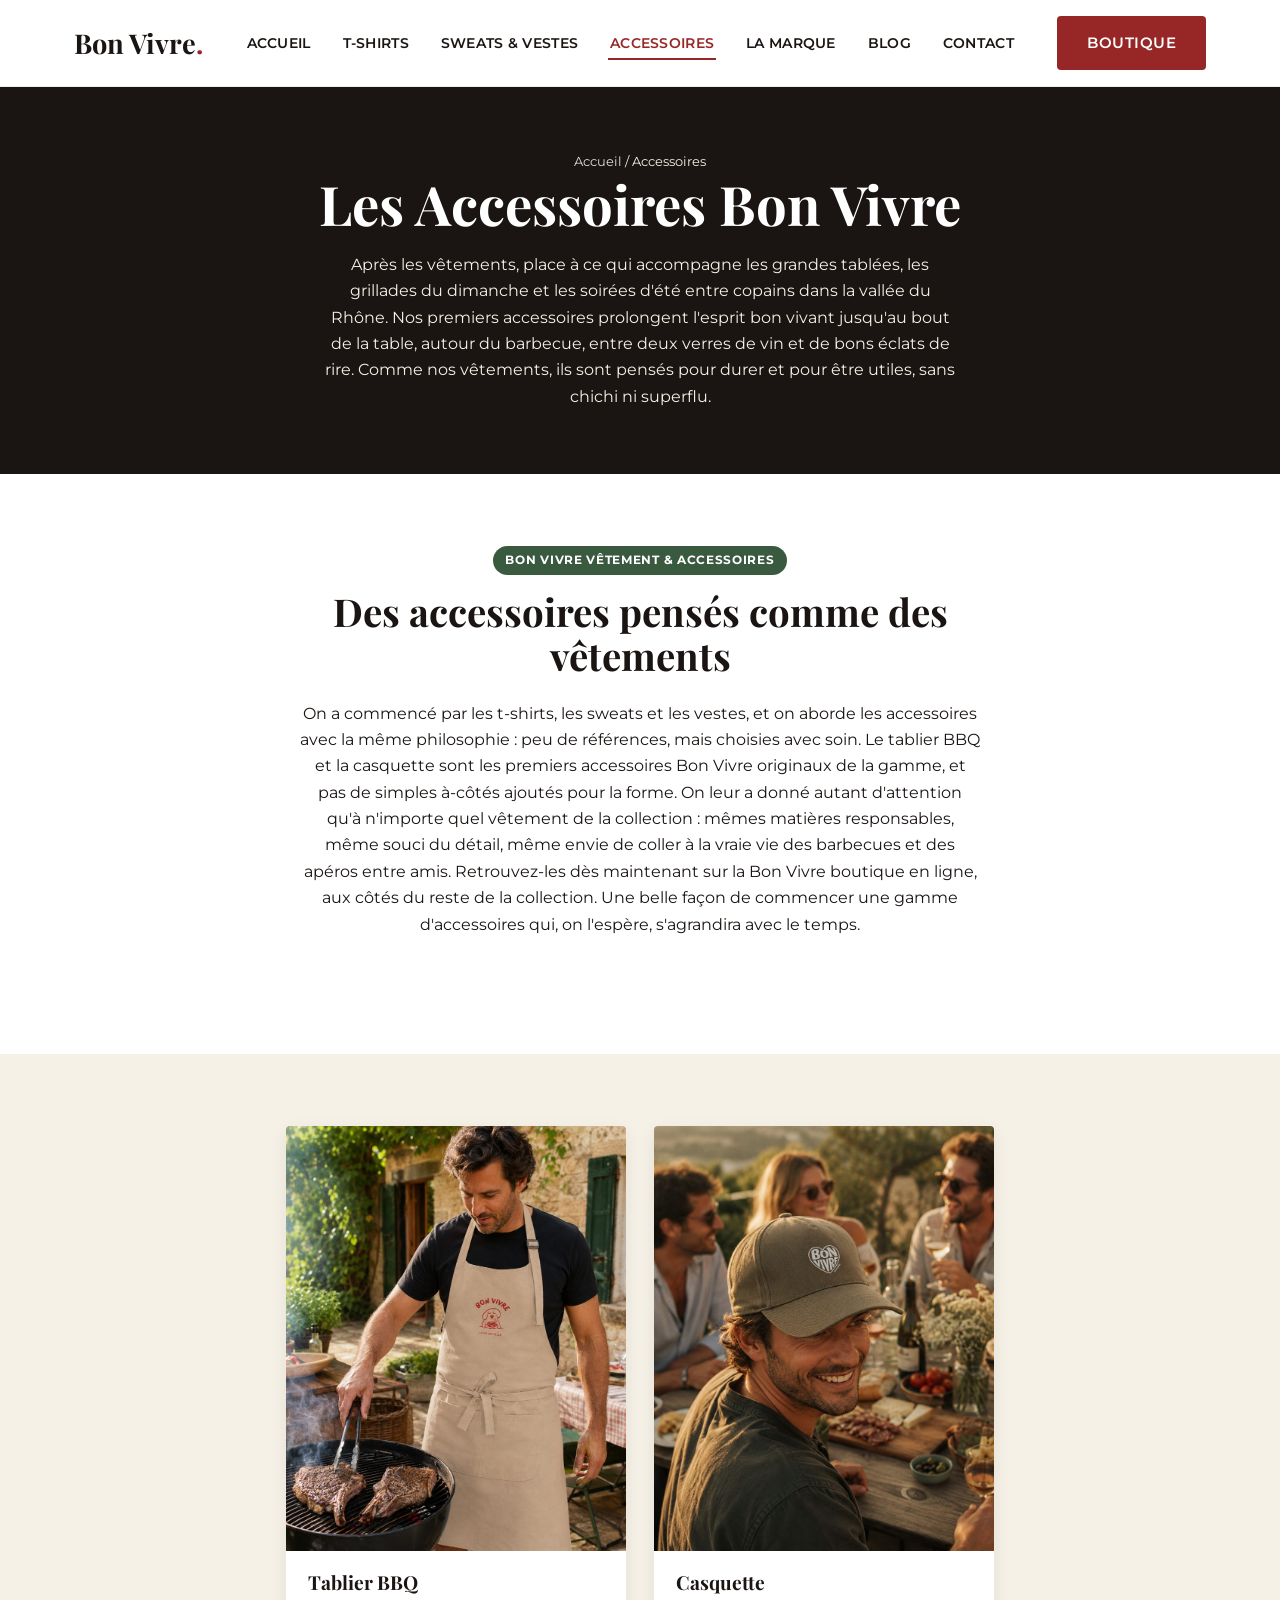
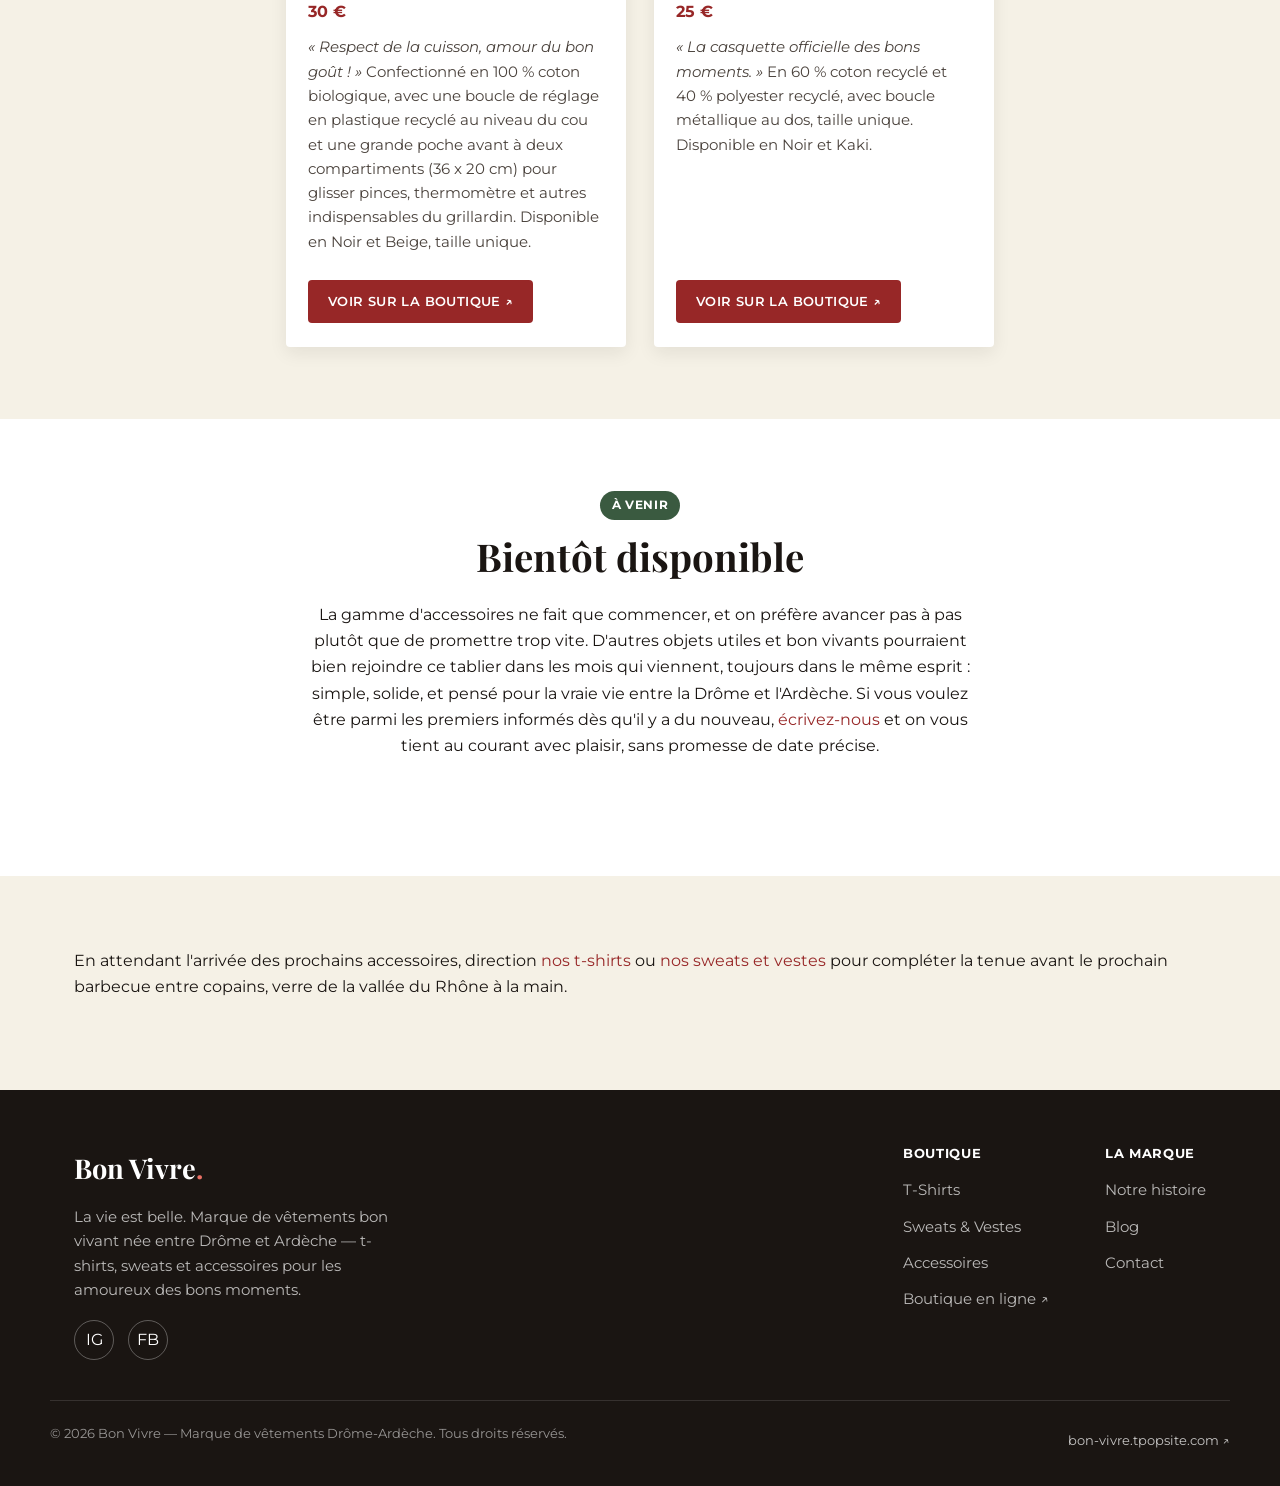
==== accessoires.html @ 7a6c0877 "Bascule toutes les URLs SEO vers le domaine personnalise bonvivre-original.fr" ====
<!DOCTYPE html>
<html lang="fr">
<head>
<meta charset="UTF-8">
<meta name="viewport" content="width=device-width, initial-scale=1.0">
<title>Accessoires Bon Vivre – Tablier BBQ & Casquette</title>
<meta name="description" content="Le tablier BBQ et la casquette Bon Vivre : coton bio et matières recyclées, pensés pour les grillades et apéros entre copains en Drôme-Ardèche.">
<meta name="robots" content="index, follow">
<link rel="canonical" href="https://bonvivre-original.fr/accessoires.html">
<meta property="og:type" content="website">
<meta property="og:site_name" content="Bon Vivre">
<meta property="og:title" content="Accessoires Bon Vivre – Tablier BBQ & Casquette">
<meta property="og:description" content="Le tablier BBQ et la casquette Bon Vivre : coton bio et matières recyclées, pensés pour les grillades et apéros entre copains en Drôme-Ardèche.">
<meta property="og:url" content="https://bonvivre-original.fr/accessoires.html">
<meta property="og:locale" content="fr_FR">
<meta name="twitter:card" content="summary">
<meta name="twitter:title" content="Accessoires Bon Vivre – Tablier BBQ & Casquette">
<meta name="twitter:description" content="Le tablier BBQ et la casquette Bon Vivre : coton bio et matières recyclées, pensés pour les grillades et apéros entre copains en Drôme-Ardèche.">
<link rel="icon" type="image/svg+xml" href="images/favicon.svg">
<link rel="preconnect" href="https://fonts.googleapis.com">
<link rel="preconnect" href="https://fonts.gstatic.com" crossorigin>
<link href="https://fonts.googleapis.com/css2?family=Playfair+Display:wght@400;700;900&family=Montserrat:wght@400;500;600;700&family=Anton&display=swap" rel="stylesheet">
<link rel="stylesheet" href="css/styles.css">
<meta name="theme-color" content="#972727">
<script type="application/ld+json">
{
  "@context": "https://schema.org",
  "@type": "Organization",
  "name": "Bon Vivre",
  "url": "https://bonvivre-original.fr/",
  "logo": "https://bonvivre-original.fr/images/favicon.svg",
  "description": "Bon Vivre est une marque locale de vêtements née entre la Drôme et l'Ardèche, pensée pour les amoureux des bons moments.",
  "sameAs": [
    "https://www.instagram.com/bonvivre.original/",
    "https://www.facebook.com/bonvivre.original/",
    "https://bon-vivre.tpopsite.com/"
  ]
}
</script>
<script type="application/ld+json">
{
  "@context": "https://schema.org",
  "@type": "BreadcrumbList",
  "itemListElement": [
    {"@type": "ListItem", "position": 1, "name": "Accueil", "item": "https://bonvivre-original.fr/index.html"},
    {"@type": "ListItem", "position": 2, "name": "Accessoires", "item": "https://bonvivre-original.fr/accessoires.html"}
  ]
}
</script>
<script type="application/ld+json">
{
  "@context": "https://schema.org",
  "@type": "ItemList",
  "name": "Accessoires Bon Vivre",
  "itemListElement": [
    {"@type": "ListItem", "position": 1, "name": "Tablier BBQ", "url": "https://bon-vivre.tpopsite.com/product/tablier-bbq"},
    {"@type": "ListItem", "position": 2, "name": "Casquette", "url": "https://bon-vivre.tpopsite.com/product/casquette"}
  ]
}
</script>
</head>
<body>
<a href="#main" class="skip-link">Aller au contenu</a>
<header class="site-header">
  <div class="container header-inner">
    <a href="index.html" class="logo" aria-label="Bon Vivre – Retour à l'accueil">Bon Vivre<span class="logo-dot">.</span></a>
    <nav class="main-nav" aria-label="Navigation principale">
      <button class="nav-toggle" type="button" aria-expanded="false" aria-controls="primary-menu" aria-label="Ouvrir le menu">
        <span></span><span></span><span></span>
      </button>
      <ul id="primary-menu" class="nav-menu">
        <li><a href="index.html">Accueil</a></li>
        <li><a href="tshirts.html">T-Shirts</a></li>
        <li><a href="sweats-polaires.html">Sweats &amp; Vestes</a></li>
        <li><a href="accessoires.html" class="active">Accessoires</a></li>
        <li><a href="la-marque.html">La Marque</a></li>
        <li><a href="blog.html">Blog</a></li>
        <li><a href="contact.html">Contact</a></li>
      </ul>
    </nav>
    <div class="header-actions">
      <a href="https://bon-vivre.tpopsite.com/" class="btn btn-shop" target="_blank" rel="noopener">Boutique</a>
    </div>
  </div>
</header>

<main id="main">
<section class="page-hero">
<div class="container">
<p class="breadcrumbs"><a href="index.html">Accueil</a> / Accessoires</p>
<h1>Les Accessoires Bon Vivre</h1>
<p>Après les vêtements, place à ce qui accompagne les grandes tablées, les grillades du dimanche et les soirées d'été entre copains dans la vallée du Rhône. Nos premiers accessoires prolongent l'esprit bon vivant jusqu'au bout de la table, autour du barbecue, entre deux verres de vin et de bons éclats de rire. Comme nos vêtements, ils sont pensés pour durer et pour être utiles, sans chichi ni superflu.</p>
</div>
</section>

<section>
<div class="container">
<div class="section-header">
<span class="tag">Bon Vivre vêtement &amp; accessoires</span>
<h2>Des accessoires pensés comme des vêtements</h2>
<p>On a commencé par les t-shirts, les sweats et les vestes, et on aborde les accessoires avec la même philosophie : peu de références, mais choisies avec soin. Le tablier BBQ et la casquette sont les premiers accessoires Bon Vivre originaux de la gamme, et pas de simples à-côtés ajoutés pour la forme. On leur a donné autant d'attention qu'à n'importe quel vêtement de la collection : mêmes matières responsables, même souci du détail, même envie de coller à la vraie vie des barbecues et des apéros entre amis. Retrouvez-les dès maintenant sur la Bon Vivre boutique en ligne, aux côtés du reste de la collection. Une belle façon de commencer une gamme d'accessoires qui, on l'espère, s'agrandira avec le temps.</p>
</div>
</div>
</section>

<section class="section-cream">
<div class="container">
<div class="card-grid card-grid--two">
<div class="product-card">
<div class="card-media"><img src="images/products/tablier-bbq-1.jpg" alt="Tablier BBQ Bon Vivre porté par un homme devant un barbecue, coloris beige" loading="lazy" width="900" height="1125"></div>
<div class="card-body">
<h3>Tablier BBQ</h3>
<p class="price">30 €</p>
<p class="desc"><em>« Respect de la cuisson, amour du bon goût ! »</em> Confectionné en 100&nbsp;% coton biologique, avec une boucle de réglage en plastique recyclé au niveau du cou et une grande poche avant à deux compartiments (36 x 20 cm) pour glisser pinces, thermomètre et autres indispensables du grillardin. Disponible en Noir et Beige, taille unique.</p>
<div class="card-cta"><a class="btn btn-small btn-primary" href="https://bon-vivre.tpopsite.com/product/tablier-bbq" target="_blank" rel="noopener">Voir sur la boutique ↗</a></div>
</div>
</div>
<div class="product-card">
<div class="card-media">
<img class="img-main" src="images/products/casquette-1.jpg" alt="Casquette Bon Vivre coloris kaki, logo cœur brodé, portée à l'apéro entre amis" loading="lazy" width="900" height="1125">
<img class="img-alt" src="images/products/casquette-2.jpg" alt="Casquette Bon Vivre coloris noir, logo cœur brodé, portée dans les vignes" loading="lazy" width="900" height="1125">
</div>
<div class="card-body">
<h3>Casquette</h3>
<p class="price">25 €</p>
<p class="desc"><em>« La casquette officielle des bons moments. »</em> En 60&nbsp;% coton recyclé et 40&nbsp;% polyester recyclé, avec boucle métallique au dos, taille unique. Disponible en Noir et Kaki.</p>
<div class="card-cta"><a class="btn btn-small btn-primary" href="https://bon-vivre.tpopsite.com/product/casquette" target="_blank" rel="noopener">Voir sur la boutique ↗</a></div>
</div>
</div>
</div>
</div>
</section>

<section>
<div class="container">
<div class="section-header">
<span class="tag">À venir</span>
<h2>Bientôt disponible</h2>
<p>La gamme d'accessoires ne fait que commencer, et on préfère avancer pas à pas plutôt que de promettre trop vite. D'autres objets utiles et bon vivants pourraient bien rejoindre ce tablier dans les mois qui viennent, toujours dans le même esprit : simple, solide, et pensé pour la vraie vie entre la Drôme et l'Ardèche. Si vous voulez être parmi les premiers informés dès qu'il y a du nouveau, <a href="contact.html">écrivez-nous</a> et on vous tient au courant avec plaisir, sans promesse de date précise.</p>
</div>
</div>
</section>

<section class="section-cream">
<div class="container">
<p>En attendant l'arrivée des prochains accessoires, direction <a href="tshirts.html">nos t-shirts</a> ou <a href="sweats-polaires.html">nos sweats et vestes</a> pour compléter la tenue avant le prochain barbecue entre copains, verre de la vallée du Rhône à la main.</p>
</div>
</section>
</main>

<footer class="site-footer">
  <div class="container footer-inner">
    <div class="footer-brand">
      <a href="index.html" class="logo" aria-label="Bon Vivre – Retour à l'accueil">Bon Vivre<span class="logo-dot">.</span></a>
      <p>La vie est belle. Marque de vêtements bon vivant née entre Drôme et Ardèche — t-shirts, sweats et accessoires pour les amoureux des bons moments.</p>
      <div class="social-links">
        <a href="https://www.instagram.com/bonvivre.original/" target="_blank" rel="noopener" aria-label="Bon Vivre sur Instagram"><span aria-hidden="true">IG</span></a>
        <a href="https://www.facebook.com/bonvivre.original/" target="_blank" rel="noopener" aria-label="Bon Vivre sur Facebook"><span aria-hidden="true">FB</span></a>
      </div>
    </div>
    <div class="footer-nav-cols">
      <div class="footer-col">
        <h4>Boutique</h4>
        <ul>
          <li><a href="tshirts.html">T-Shirts</a></li>
          <li><a href="sweats-polaires.html">Sweats &amp; Vestes</a></li>
          <li><a href="accessoires.html">Accessoires</a></li>
          <li><a href="https://bon-vivre.tpopsite.com/" target="_blank" rel="noopener">Boutique en ligne ↗</a></li>
        </ul>
      </div>
      <div class="footer-col">
        <h4>La marque</h4>
        <ul>
          <li><a href="la-marque.html">Notre histoire</a></li>
          <li><a href="blog.html">Blog</a></li>
          <li><a href="contact.html">Contact</a></li>
        </ul>
      </div>
    </div>
  </div>
  <div class="container footer-bottom">
    <p>© 2026 Bon Vivre — Marque de vêtements Drôme-Ardèche. Tous droits réservés.</p>
    <a href="https://bon-vivre.tpopsite.com/" target="_blank" rel="noopener">bon-vivre.tpopsite.com ↗</a>
  </div>
</footer>
<script src="js/script.js?v=2"></script>
</body>
</html>
---- css/styles.css ----
/* ==========================================================================
   Bon Vivre — Design System
   Couleurs : #972727 (rouge, principal) · #ffffff (blanc) · #1a1512 (noir)
              #f5f1e6 (orange clair, fond) · #3a5a40 (vert grisé, accent)
   Polices  : Playfair Display (titres) · Montserrat (texte) · Anton (impact)
   ========================================================================== */

:root {
  --color-red: #972727;
  --color-red-dark: #4b0000;
  --color-red-soft: #e96f64;
  --color-white: #ffffff;
  --color-black: #1a1512;
  --color-cream: #f5f1e6;
  --color-green: #3a5a40;

  --font-display: "Playfair Display", Georgia, "Times New Roman", serif;
  --font-body: "Montserrat", "Helvetica Neue", Arial, sans-serif;
  --font-impact: "Anton", Impact, "Arial Narrow", sans-serif;

  --container-width: 1180px;
  --radius: 4px;
  --shadow-card: 0 6px 18px rgba(26, 21, 18, 0.08);
  --transition: 0.2s ease;
}

/* -------------------------------------------------------------------------
   Reset
   ------------------------------------------------------------------------- */
*, *::before, *::after { box-sizing: border-box; }

html { scroll-behavior: smooth; }

body {
  margin: 0;
  font-family: var(--font-body);
  font-size: 16px;
  line-height: 1.65;
  color: var(--color-black);
  background: var(--color-white);
  -webkit-font-smoothing: antialiased;
}

img { max-width: 100%; display: block; }

a {
  color: var(--color-red);
  text-decoration: none;
}
a:hover { color: var(--color-red-dark); }

ul { margin: 0; padding: 0; }
li { list-style: none; }

h1, h2, h3, h4 {
  font-family: var(--font-display);
  font-weight: 700;
  line-height: 1.15;
  margin: 0 0 0.6em;
  color: var(--color-black);
}

h1 { font-size: clamp(2.2rem, 5vw, 3.4rem); }
h2 { font-size: clamp(1.7rem, 3.4vw, 2.4rem); }
h3 { font-size: 1.3rem; }

p { margin: 0 0 1.1em; }

.container {
  width: 100%;
  max-width: var(--container-width);
  margin: 0 auto;
  padding: 0 24px;
}

.visually-hidden {
  position: absolute;
  left: -9999px;
  top: auto;
}

.skip-link {
  position: absolute;
  left: -9999px;
  top: 0;
  background: var(--color-black);
  color: var(--color-white);
  padding: 10px 18px;
  z-index: 200;
}
.skip-link:focus {
  left: 12px;
  top: 12px;
}

/* -------------------------------------------------------------------------
   Buttons & tags
   ------------------------------------------------------------------------- */
.btn {
  display: inline-block;
  font-family: var(--font-body);
  font-weight: 600;
  font-size: 0.92rem;
  letter-spacing: 0.03em;
  text-transform: uppercase;
  padding: 13px 28px;
  border-radius: var(--radius);
  border: 2px solid transparent;
  cursor: pointer;
  transition: background var(--transition), color var(--transition), border-color var(--transition), transform var(--transition);
}

.btn-shop,
.btn-primary {
  background: var(--color-red);
  color: var(--color-white);
}
.btn-shop:hover,
.btn-primary:hover {
  background: var(--color-red-dark);
  color: var(--color-white);
}

.btn-outline {
  background: transparent;
  border-color: var(--color-black);
  color: var(--color-black);
}
.btn-outline:hover {
  background: var(--color-black);
  color: var(--color-white);
}

.btn-outline-light {
  background: transparent;
  border-color: var(--color-white);
  color: var(--color-white);
}
.btn-outline-light:hover {
  background: var(--color-white);
  color: var(--color-red);
}

.btn-small { padding: 9px 18px; font-size: 0.8rem; }

.tag {
  display: inline-block;
  font-family: var(--font-body);
  font-size: 0.72rem;
  font-weight: 700;
  letter-spacing: 0.06em;
  text-transform: uppercase;
  color: var(--color-white);
  background: var(--color-green);
  padding: 5px 12px;
  border-radius: 999px;
}

/* -------------------------------------------------------------------------
   Header
   ------------------------------------------------------------------------- */
.site-header {
  background: var(--color-white);
  border-bottom: 1px solid rgba(26, 21, 18, 0.08);
  position: sticky;
  top: 0;
  z-index: 100;
}

.header-inner {
  display: flex;
  align-items: center;
  justify-content: space-between;
  gap: 20px;
  padding-top: 16px;
  padding-bottom: 16px;
}

.logo {
  font-family: var(--font-display);
  font-size: 1.7rem;
  font-weight: 700;
  color: var(--color-black);
  white-space: nowrap;
}
.logo:hover { color: var(--color-red); }
.logo .logo-dot { color: var(--color-red); }

.main-nav { display: flex; align-items: center; }

.nav-menu {
  display: flex;
  gap: 28px;
  align-items: center;
}

.nav-menu a {
  font-family: var(--font-body);
  font-size: 0.88rem;
  font-weight: 600;
  letter-spacing: 0.02em;
  text-transform: uppercase;
  color: var(--color-black);
  padding: 6px 2px;
  border-bottom: 2px solid transparent;
}
.nav-menu a:hover,
.nav-menu a.active {
  color: var(--color-red);
  border-bottom-color: var(--color-red);
}

.nav-toggle {
  display: none;
  flex-direction: column;
  justify-content: center;
  gap: 5px;
  width: 40px;
  height: 40px;
  background: transparent;
  border: none;
  cursor: pointer;
  padding: 0;
}
.nav-toggle span {
  display: block;
  height: 2px;
  width: 26px;
  background: var(--color-black);
  transition: transform var(--transition), opacity var(--transition);
}
.nav-toggle[aria-expanded="true"] span:nth-child(1) { transform: translateY(7px) rotate(45deg); }
.nav-toggle[aria-expanded="true"] span:nth-child(2) { opacity: 0; }
.nav-toggle[aria-expanded="true"] span:nth-child(3) { transform: translateY(-7px) rotate(-45deg); }

.header-actions { display: flex; align-items: center; gap: 14px; }

/* -------------------------------------------------------------------------
   Hero
   ------------------------------------------------------------------------- */
.hero {
  background: var(--color-red);
  color: var(--color-white);
  padding: 90px 0 100px;
  text-align: center;
}
.hero h1 { color: var(--color-white); }
.hero .hero-kicker {
  font-family: var(--font-impact);
  letter-spacing: 0.08em;
  font-size: 0.95rem;
  text-transform: uppercase;
  color: var(--color-white);
  opacity: 0.85;
  margin-bottom: 14px;
}
.hero .hero-tagline {
  font-family: var(--font-impact);
  font-size: clamp(1.4rem, 3.6vw, 2.1rem);
  letter-spacing: 0.02em;
  text-transform: uppercase;
  margin: 10px 0 26px;
}
.hero p.lead {
  max-width: 620px;
  margin: 0 auto 32px;
  font-size: 1.08rem;
  opacity: 0.95;
}
.hero .hero-actions { display: flex; gap: 16px; justify-content: center; flex-wrap: wrap; }

.page-hero {
  background: var(--color-black);
  color: var(--color-white);
  padding: 64px 0;
  text-align: center;
}
.page-hero h1 { color: var(--color-white); margin-bottom: 0.3em; }
.page-hero p { color: var(--color-cream); max-width: 640px; margin: 0 auto; }
.breadcrumbs {
  font-size: 0.82rem;
  color: rgba(255,255,255,0.7);
  margin-bottom: 14px;
}
.breadcrumbs a { color: rgba(255,255,255,0.85); }
.breadcrumbs a:hover { color: var(--color-white); }

/* -------------------------------------------------------------------------
   Sections
   ------------------------------------------------------------------------- */
section { padding: 72px 0; }
.section-cream { background: var(--color-cream); }
.section-header { text-align: center; max-width: 680px; margin: 0 auto 44px; }
.section-header .tag { margin-bottom: 14px; }

/* -------------------------------------------------------------------------
   Product / content cards
   ------------------------------------------------------------------------- */
.card-grid {
  display: grid;
  grid-template-columns: repeat(3, 1fr);
  gap: 28px;
}

.product-card {
  background: var(--color-white);
  border-radius: var(--radius);
  box-shadow: var(--shadow-card);
  overflow: hidden;
  display: flex;
  flex-direction: column;
  transition: transform var(--transition), box-shadow var(--transition);
}
.product-card:hover { transform: translateY(-4px); box-shadow: 0 12px 26px rgba(26,21,18,0.14); }

.product-card .card-media {
  aspect-ratio: 4 / 5;
  background: linear-gradient(145deg, var(--color-cream), #ecdfc4);
  display: flex;
  align-items: center;
  justify-content: center;
  position: relative;
  overflow: hidden;
}
.product-card .card-media .card-initial {
  font-family: var(--font-display);
  font-size: 3.4rem;
  color: var(--color-red);
  opacity: 0.55;
}
.product-card .card-media img {
  position: absolute;
  inset: 0;
  width: 100%;
  height: 100%;
  object-fit: cover;
  object-position: top center;
}
.product-card .card-media img.img-alt {
  opacity: 0;
  transition: opacity 0.35s ease;
}
.product-card:hover .card-media img.img-alt { opacity: 1; }

/* Variantes de grille pour les collections à 1 ou 2 produits (responsive) */
.card-grid.card-grid--two {
  grid-template-columns: repeat(2, minmax(0, 340px));
  justify-content: center;
}
.card-grid.card-grid--one {
  grid-template-columns: minmax(0, 360px);
  justify-content: center;
}
.product-card .card-body { padding: 20px 22px 24px; flex: 1; display: flex; flex-direction: column; }
.product-card h3 { margin-bottom: 6px; font-size: 1.2rem; }
.product-card .price { font-family: var(--font-body); font-weight: 700; color: var(--color-red); margin-bottom: 10px; }
.product-card p.desc { flex: 1; font-size: 0.92rem; color: #4a423c; }
.product-card .card-cta { margin-top: 10px; }

.link-card {
  display: block;
  background: var(--color-white);
  border: 1px solid rgba(26,21,18,0.1);
  border-radius: var(--radius);
  padding: 26px;
  transition: border-color var(--transition), transform var(--transition);
}
.link-card:hover { border-color: var(--color-red); transform: translateY(-2px); }

/* -------------------------------------------------------------------------
   Feature list (valeurs, à propos)
   ------------------------------------------------------------------------- */
.feature-grid {
  display: grid;
  grid-template-columns: repeat(3, 1fr);
  gap: 32px;
}
.feature-item h3 { display: flex; align-items: center; gap: 10px; }
.feature-item .feature-icon {
  display: inline-flex;
  align-items: center;
  justify-content: center;
  width: 42px;
  height: 42px;
  border-radius: 50%;
  background: var(--color-cream);
  color: var(--color-red);
  font-family: var(--font-display);
  font-weight: 700;
  flex-shrink: 0;
}

.two-col {
  display: grid;
  grid-template-columns: 1fr 1fr;
  gap: 56px;
  align-items: center;
}
.two-col .media-block {
  background: linear-gradient(145deg, var(--color-red), var(--color-red-dark));
  border-radius: var(--radius);
  aspect-ratio: 4/3;
  display: flex;
  align-items: center;
  justify-content: center;
  color: var(--color-white);
  font-family: var(--font-display);
  font-size: 1.6rem;
  text-align: center;
  padding: 24px;
}

blockquote.pull-quote {
  font-family: var(--font-display);
  font-size: 1.5rem;
  color: var(--color-red);
  border-left: 4px solid var(--color-red);
  margin: 32px 0;
  padding: 4px 0 4px 24px;
}

/* -------------------------------------------------------------------------
   Blog
   ------------------------------------------------------------------------- */
.blog-grid {
  display: grid;
  grid-template-columns: repeat(2, 1fr);
  gap: 32px;
}
.blog-card {
  background: var(--color-white);
  border-radius: var(--radius);
  box-shadow: var(--shadow-card);
  overflow: hidden;
}
.blog-card .card-media {
  height: 220px;
  background: linear-gradient(145deg, var(--color-green), #24392a);
  display: flex;
  align-items: center;
  justify-content: center;
  color: var(--color-white);
  font-family: var(--font-display);
  font-size: 1.3rem;
  text-align: center;
  padding: 20px;
}
.blog-card .card-body { padding: 26px; }
.blog-card .meta { font-size: 0.78rem; text-transform: uppercase; letter-spacing: 0.04em; color: var(--color-green); font-weight: 700; margin-bottom: 8px; }

article.post {
  max-width: 720px;
  margin: 0 auto;
}
article.post h2 { margin-top: 1.6em; }
article.post .post-meta {
  font-size: 0.85rem;
  color: #6b6259;
  margin-bottom: 2em;
}
article.post figure.inline-media {
  background: linear-gradient(145deg, var(--color-cream), #ecdfc4);
  border-radius: var(--radius);
  aspect-ratio: 16/8;
  display: flex;
  align-items: center;
  justify-content: center;
  font-family: var(--font-display);
  color: var(--color-red);
  margin: 2em 0;
  text-align: center;
  padding: 20px;
  overflow: hidden;
}
article.post figure.inline-media:has(img) {
  display: block;
  aspect-ratio: auto;
  padding: 0;
  background: none;
  overflow: visible;
}
article.post figure.inline-media img {
  width: 100%;
  aspect-ratio: 16 / 8;
  object-fit: cover;
  display: block;
  border-radius: var(--radius);
}
article.post figure.inline-media figcaption {
  font-family: var(--font-body);
  font-size: 0.78rem;
  color: #8a8178;
  text-align: right;
  margin-top: 8px;
  padding: 0 2px;
}

/* -------------------------------------------------------------------------
   Forms (contact)
   ------------------------------------------------------------------------- */
.form-grid {
  display: grid;
  grid-template-columns: repeat(2, 1fr);
  gap: 18px;
}
.form-grid .full { grid-column: 1 / -1; }

label {
  display: block;
  font-size: 0.82rem;
  font-weight: 600;
  text-transform: uppercase;
  letter-spacing: 0.03em;
  margin-bottom: 6px;
}

input[type="text"],
input[type="email"],
textarea,
select {
  width: 100%;
  font-family: var(--font-body);
  font-size: 1rem;
  padding: 12px 14px;
  border: 1px solid rgba(26,21,18,0.2);
  border-radius: var(--radius);
  background: var(--color-white);
  color: var(--color-black);
}
input:focus, textarea:focus, select:focus {
  outline: none;
  border-color: var(--color-red);
}

.form-note { font-size: 0.85rem; color: #6b6259; margin-top: 14px; }

.form-success {
  font-family: var(--font-display);
  font-size: 1.2rem;
  color: var(--color-green);
  padding: 24px 0;
}

.contact-info-grid {
  display: grid;
  grid-template-columns: 1fr 1fr;
  gap: 48px;
}

/* -------------------------------------------------------------------------
   CTA band
   ------------------------------------------------------------------------- */
.cta-band {
  background: var(--color-black);
  color: var(--color-white);
  text-align: center;
}
.cta-band h2 { color: var(--color-white); }
.cta-band p { color: rgba(255,255,255,0.8); max-width: 560px; margin: 0 auto 26px; }

/* -------------------------------------------------------------------------
   Footer
   ------------------------------------------------------------------------- */
.site-footer {
  background: var(--color-black);
  color: rgba(255,255,255,0.82);
  padding-top: 56px;
}
.footer-inner {
  display: flex;
  justify-content: space-between;
  gap: 48px;
  flex-wrap: wrap;
  padding-bottom: 40px;
  border-bottom: 1px solid rgba(255,255,255,0.12);
}
.footer-brand { max-width: 320px; text-align: left; }
.footer-brand .logo { color: var(--color-white); }
.footer-brand .logo .logo-dot { color: var(--color-red-soft); }
.footer-brand p { color: rgba(255,255,255,0.7); font-size: 0.92rem; margin: 14px 0 18px; }

.social-links {
  display: flex;
  gap: 14px;
  justify-content: flex-start;
}
.social-links a {
  display: inline-flex;
  align-items: center;
  justify-content: center;
  width: 40px;
  height: 40px;
  border-radius: 50%;
  border: 1px solid rgba(255,255,255,0.3);
  color: var(--color-white);
}
.social-links a:hover { background: var(--color-red); border-color: var(--color-red); color: var(--color-white); }
.social-links svg { width: 18px; height: 18px; fill: currentColor; }

.footer-nav-cols { display: flex; gap: 56px; flex-wrap: wrap; }
.footer-col h4 {
  font-family: var(--font-body);
  font-size: 0.82rem;
  text-transform: uppercase;
  letter-spacing: 0.05em;
  color: var(--color-white);
  margin-bottom: 16px;
}
.footer-col li { margin-bottom: 10px; }
.footer-col a { color: rgba(255,255,255,0.7); font-size: 0.92rem; }
.footer-col a:hover { color: var(--color-white); }

.footer-bottom {
  display: flex;
  justify-content: space-between;
  align-items: center;
  flex-wrap: wrap;
  gap: 12px;
  padding: 22px 0 28px;
  font-size: 0.8rem;
  color: rgba(255,255,255,0.55);
}
.footer-bottom a { color: rgba(255,255,255,0.75); }
.footer-bottom a:hover { color: var(--color-white); }

/* -------------------------------------------------------------------------
   Responsive
   ------------------------------------------------------------------------- */
@media (max-width: 900px) {
  .card-grid { grid-template-columns: repeat(2, 1fr); }
  .card-grid.card-grid--two,
  .card-grid.card-grid--one {
    grid-template-columns: minmax(0, 340px);
  }
  .feature-grid { grid-template-columns: repeat(2, 1fr); }
  .two-col { grid-template-columns: 1fr; gap: 32px; }
  .blog-grid { grid-template-columns: 1fr; }
  .contact-info-grid { grid-template-columns: 1fr; gap: 28px; }
}

@media (max-width: 720px) {
  .nav-toggle { display: flex; }
  .main-nav .nav-menu {
    position: absolute;
    top: 100%;
    left: 0;
    right: 0;
    background: var(--color-white);
    flex-direction: column;
    align-items: flex-start;
    gap: 0;
    padding: 8px 24px 18px;
    border-bottom: 1px solid rgba(26,21,18,0.08);
    transform: translateY(-8px);
    opacity: 0;
    pointer-events: none;
    transition: opacity var(--transition), transform var(--transition);
  }
  .main-nav.is-open .nav-menu {
    transform: translateY(0);
    opacity: 1;
    pointer-events: auto;
  }
  .nav-menu a { display: block; padding: 12px 0; width: 100%; }
  .header-actions .btn-shop { padding: 10px 18px; font-size: 0.8rem; }
  .card-grid { grid-template-columns: 1fr; }
  .card-grid.card-grid--two,
  .card-grid.card-grid--one {
    grid-template-columns: minmax(0, 1fr);
  }
  .feature-grid { grid-template-columns: 1fr; }
  .form-grid { grid-template-columns: 1fr; }
  .footer-inner { flex-direction: column; }
  .footer-nav-cols { gap: 32px; }
  section { padding: 52px 0; }
  .hero { padding: 64px 0 72px; }
}
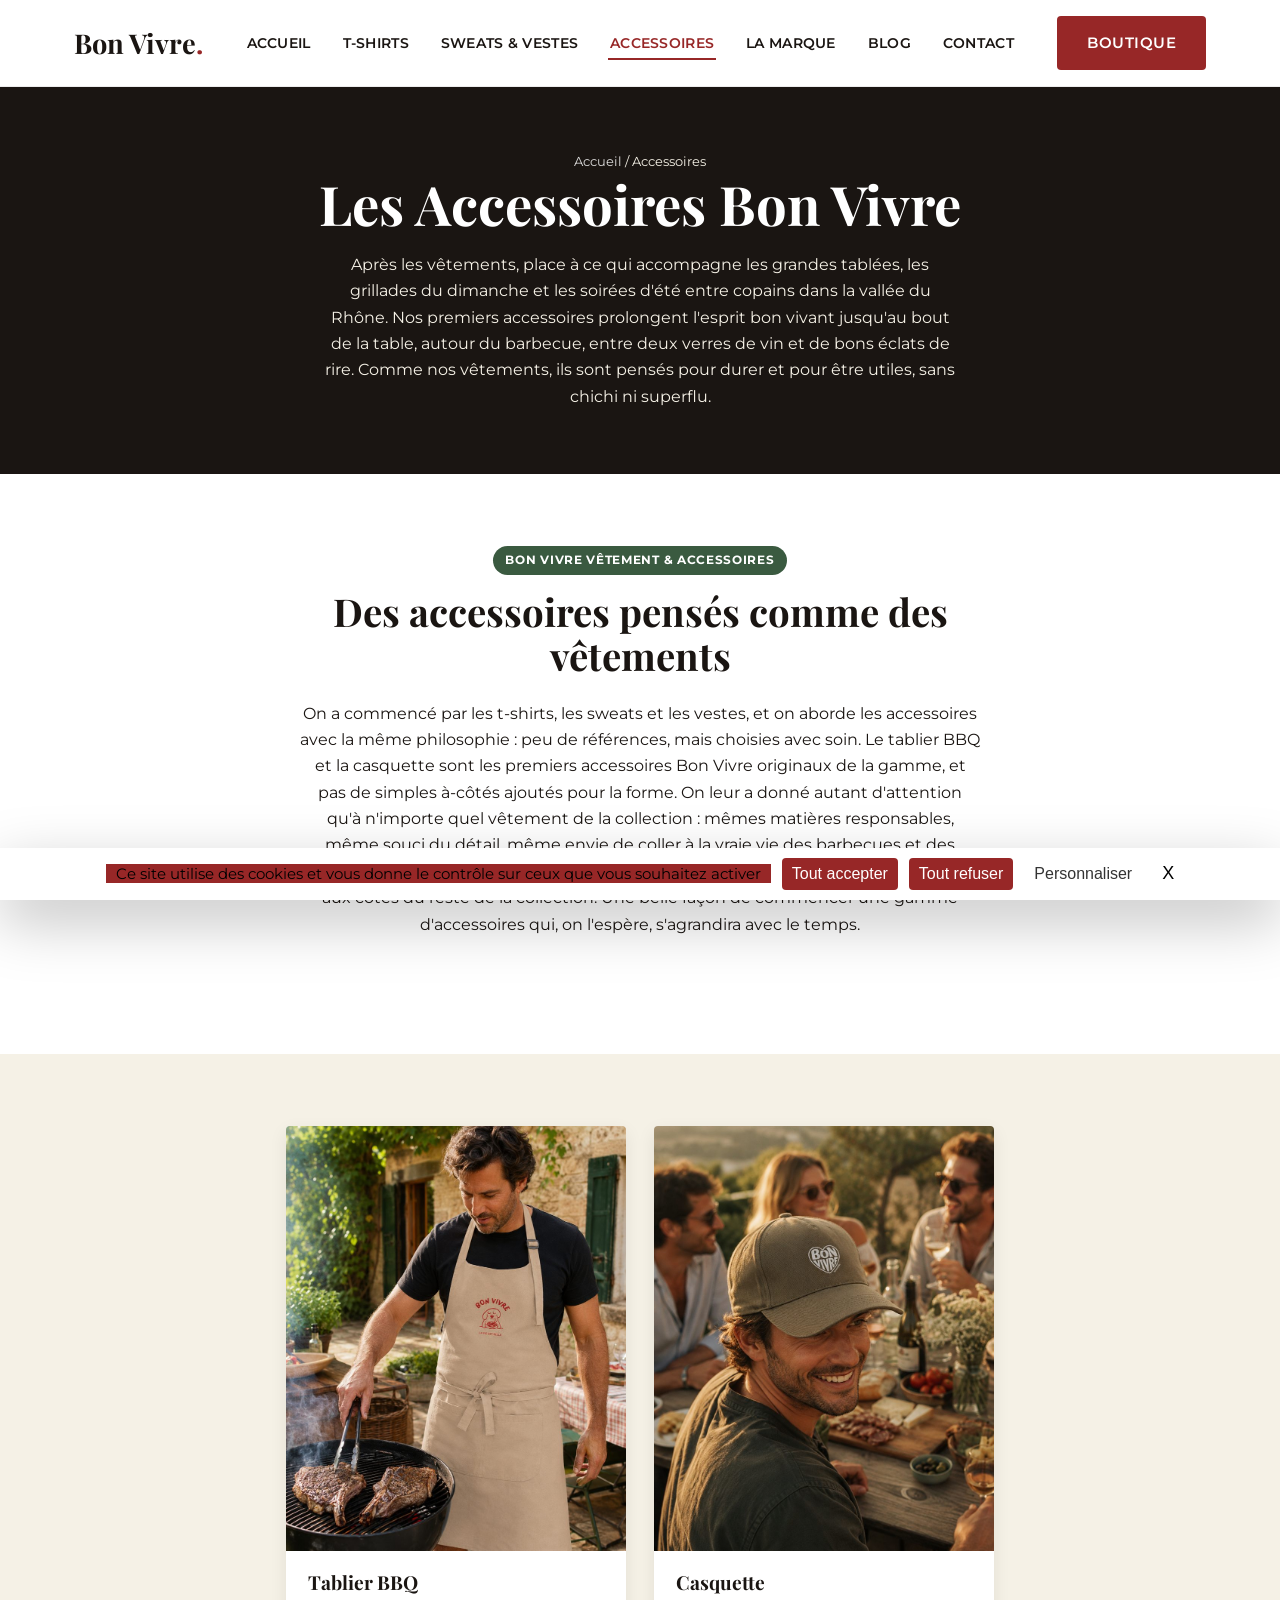
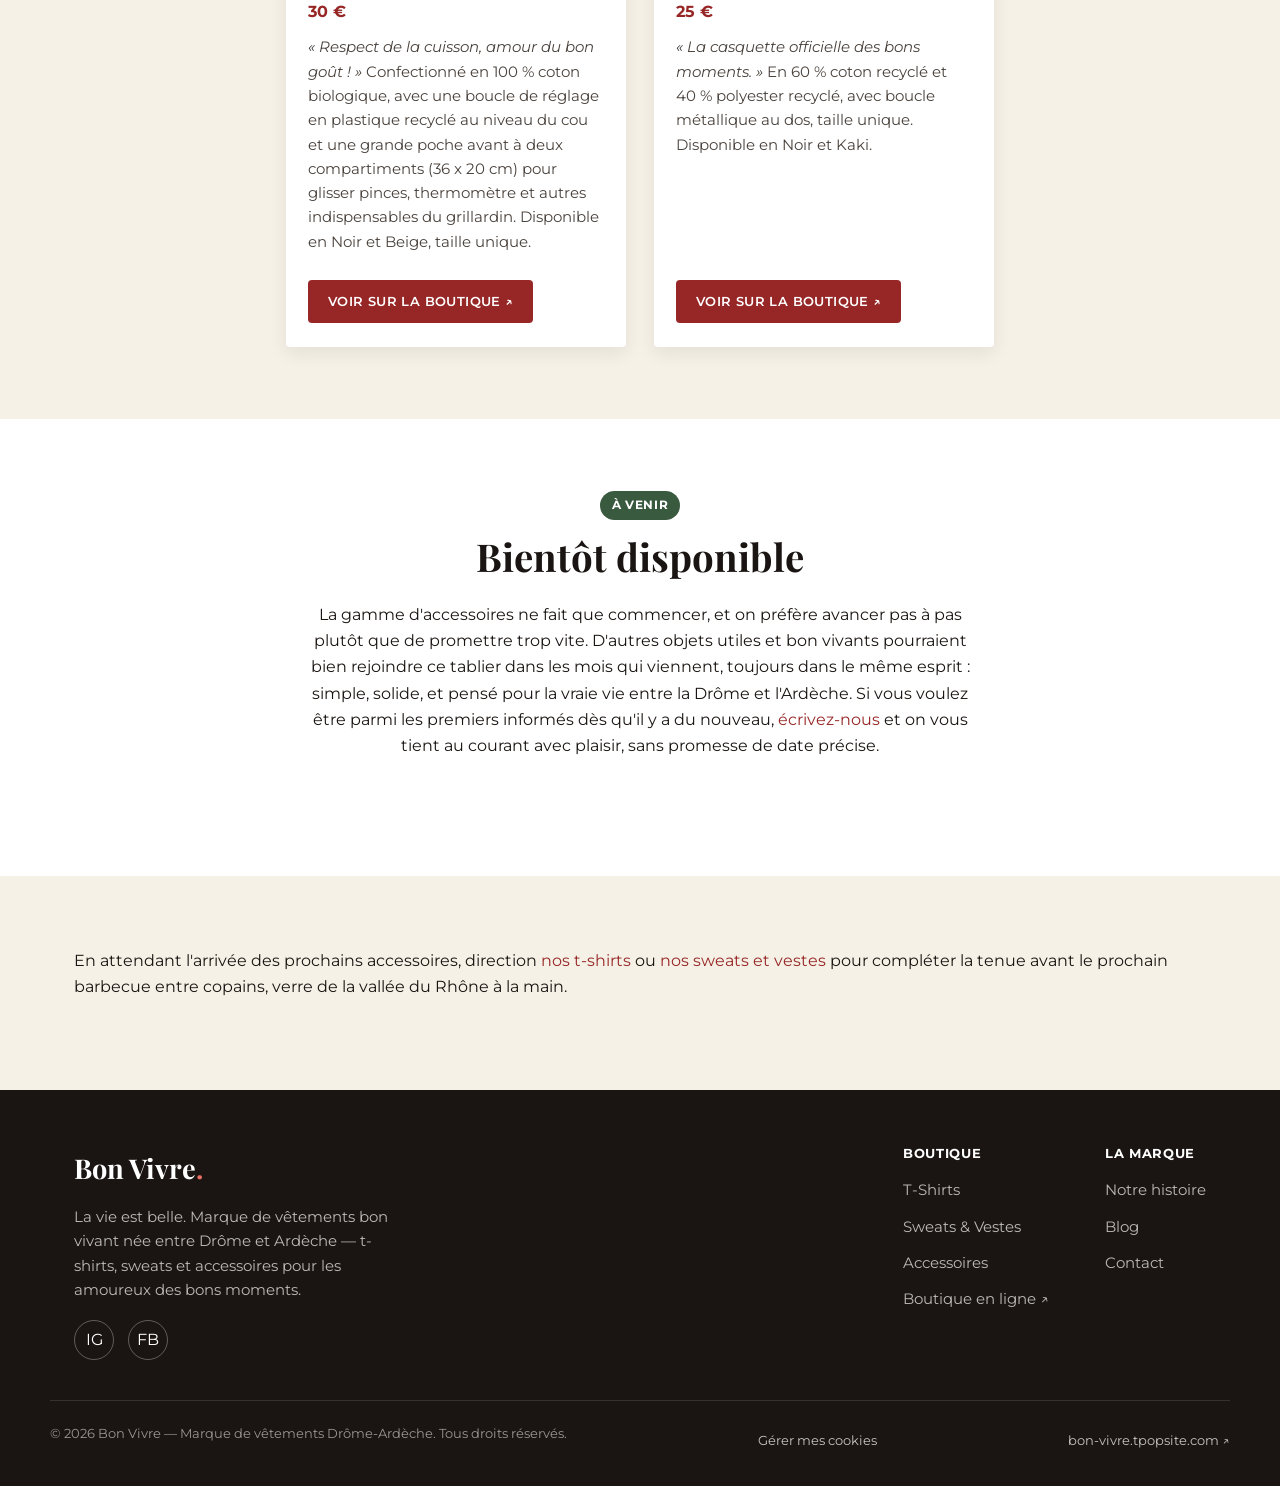
==== commit fa730eb8: "Ajoute tarteaucitron.js pour bloquer GTM jusqu'au consentement (RGPD)" ====
--- a/accessoires.html
+++ b/accessoires.html
@@ -1,6 +1,33 @@
 <!DOCTYPE html>
 <html lang="fr">
 <head>
+<!-- Gestion du consentement (tarteaucitron) avant Google Tag Manager -->
+<script>var tarteaucitronForceLanguage = 'fr';</script>
+<script src="tarteaucitron/tarteaucitron.js"></script>
+<script src="tarteaucitron/tarteaucitron.services.js"></script>
+<script>
+tarteaucitron.init({
+    "hashtag": "#tarteaucitron",
+    "cookieName": "tarteaucitron",
+    "orientation": "bottom",
+    "showAlertSmall": false,
+    "cookieslist": true,
+    "adblocker": false,
+    "AcceptAllCta": true,
+    "DenyAllCta": true,
+    "highPrivacy": true,
+    "handleBrowserDNTRequest": false,
+    "removeCredit": true,
+    "useExternalCss": false,
+    "useExternalJs": false,
+    "showIcon": true,
+    "iconPosition": "BottomRight",
+    "closePopup": true
+});
+tarteaucitron.user.googletagmanagerId = 'GTM-PWZVBS6G';
+(tarteaucitron.job = tarteaucitron.job || []).push('googletagmanager');
+</script>
+<!-- Fin gestion du consentement -->
 <meta charset="UTF-8">
 <meta name="viewport" content="width=device-width, initial-scale=1.0">
 <title>Accessoires Bon Vivre – Tablier BBQ & Casquette</title>
@@ -17,6 +44,10 @@
 <meta name="twitter:title" content="Accessoires Bon Vivre – Tablier BBQ & Casquette">
 <meta name="twitter:description" content="Le tablier BBQ et la casquette Bon Vivre : coton bio et matières recyclées, pensés pour les grillades et apéros entre copains en Drôme-Ardèche.">
 <link rel="icon" type="image/svg+xml" href="images/favicon.svg">
+<link rel="icon" type="image/png" sizes="32x32" href="images/favicon-32.png">
+<link rel="icon" type="image/png" sizes="16x16" href="images/favicon-16.png">
+<link rel="shortcut icon" href="favicon.ico">
+<link rel="apple-touch-icon" sizes="180x180" href="images/apple-touch-icon.png">
 <link rel="preconnect" href="https://fonts.googleapis.com">
 <link rel="preconnect" href="https://fonts.gstatic.com" crossorigin>
 <link href="https://fonts.googleapis.com/css2?family=Playfair+Display:wght@400;700;900&family=Montserrat:wght@400;500;600;700&family=Anton&display=swap" rel="stylesheet">
@@ -180,6 +211,7 @@
   </div>
   <div class="container footer-bottom">
     <p>© 2026 Bon Vivre — Marque de vêtements Drôme-Ardèche. Tous droits réservés.</p>
+    <a href="#" onclick="tarteaucitron.userInterface.openPanel(); return false;">Gérer mes cookies</a>
     <a href="https://bon-vivre.tpopsite.com/" target="_blank" rel="noopener">bon-vivre.tpopsite.com ↗</a>
   </div>
 </footer>
--- a/css/styles.css
+++ b/css/styles.css
@@ -675,3 +675,36 @@
   section { padding: 52px 0; }
   .hero { padding: 64px 0 72px; }
 }
+
+/* -------------------------------------------------------------------------
+   tarteaucitron (bandeau de consentement) — couleurs de marque
+   ------------------------------------------------------------------------- */
+#tarteaucitronAlertBig #tarteaucitronPersonalize2,
+.tarteaucitronCTAButton,
+#tarteaucitron #tarteaucitronPrivacyUrl,
+#tarteaucitron #tarteaucitronPrivacyUrlDialog,
+#tarteaucitronRoot .tarteaucitronDeny,
+#tarteaucitronRoot .tarteaucitronAllow,
+#tarteaucitron #tarteaucitronServices .tarteaucitronLine .tarteaucitronAsk .tarteaucitronAllow,
+#tarteaucitron #tarteaucitronServices .tarteaucitronLine .tarteaucitronAsk .tarteaucitronDeny,
+#tarteaucitron #tarteaucitronServices #tarteaucitronAllAllowed.tarteaucitronIsSelected,
+#tarteaucitron #tarteaucitronServices #tarteaucitronAllDenied.tarteaucitronIsSelected,
+#tarteaucitron #tarteaucitronServices #tarteaucitronAllDenied2.tarteaucitronIsSelected,
+#tarteaucitron #tarteaucitronServices .tarteaucitronLine.tarteaucitronIsAllowed .tarteaucitronAllow,
+#tarteaucitron #tarteaucitronServices #tarteaucitronServices_mandatory .tarteaucitronLine button.tarteaucitronAllow,
+#tarteaucitron #tarteaucitronServices .tarteaucitronLine.tarteaucitronIsDenied .tarteaucitronDeny,
+.tac_activate .tarteaucitronAllow {
+  background: var(--color-red) !important;
+  color: var(--color-white) !important;
+}
+#tarteaucitronIcon,
+#tarteaucitronRoot #tarteaucitronIcon svg,
+#tarteaucitronDisclaimerAlert {
+  background-color: var(--color-red) !important;
+}
+#tarteaucitron #tarteaucitronPrivacyUrl:hover,
+#tarteaucitronRoot .tarteaucitronDeny:hover,
+#tarteaucitronRoot .tarteaucitronAllow:hover,
+.tarteaucitronCTAButton:hover {
+  background: var(--color-red-dark) !important;
+}
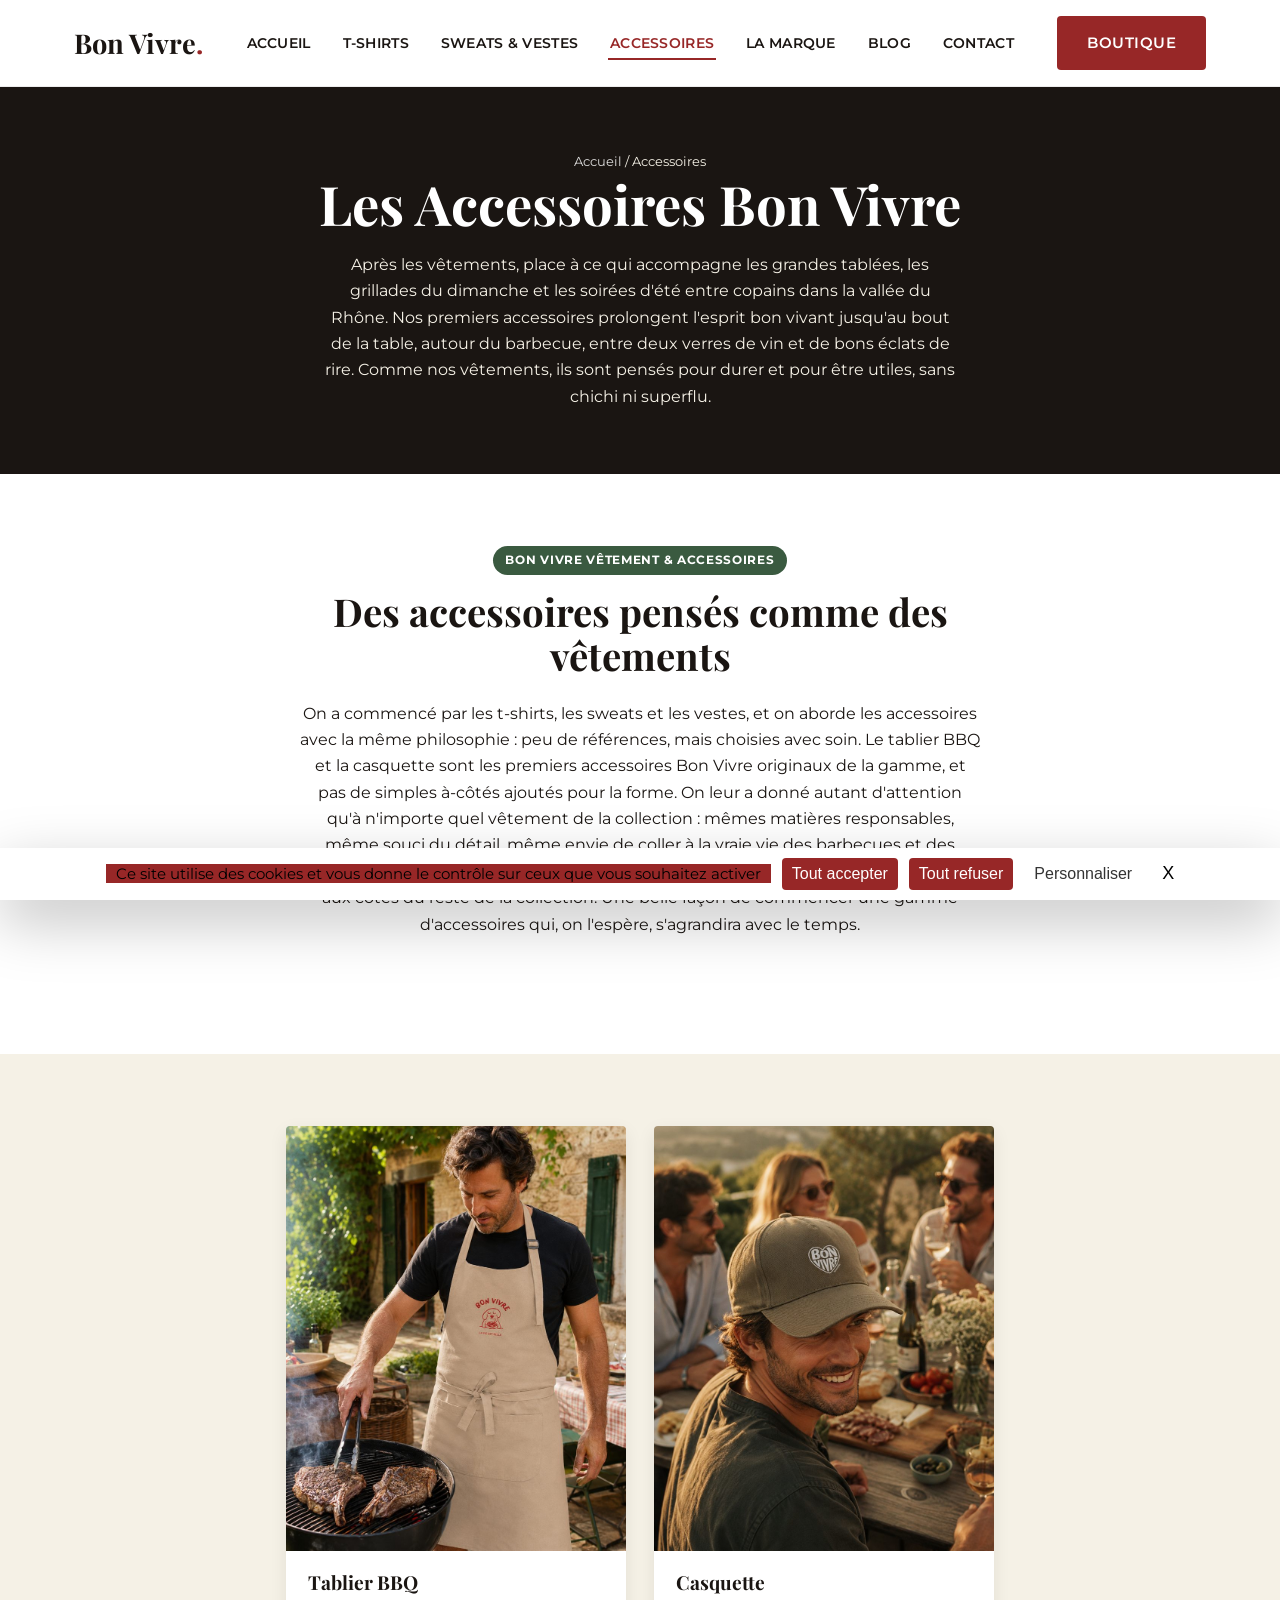
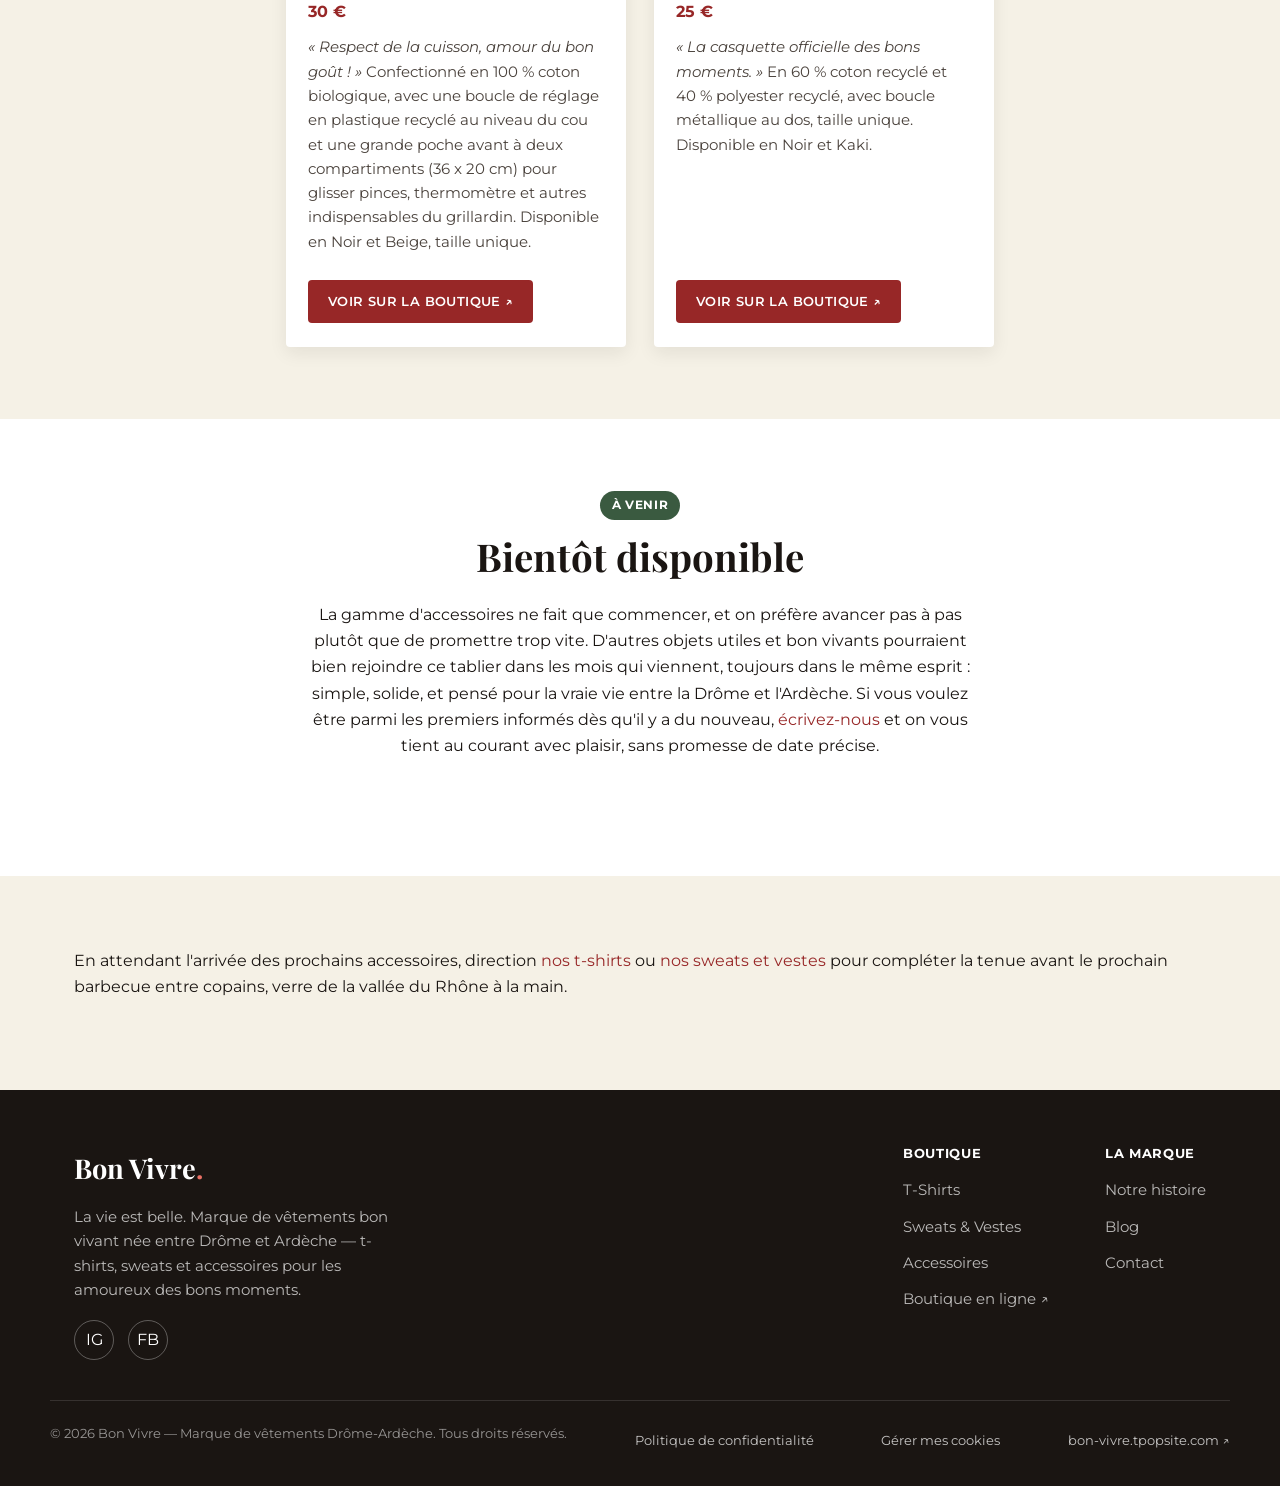
==== commit 507d5090: "Ajoute la politique de confidentialité et corrige le fond rouge de l'icône tarteaucitron" ====
--- a/accessoires.html
+++ b/accessoires.html
@@ -22,7 +22,8 @@
     "useExternalJs": false,
     "showIcon": true,
     "iconPosition": "BottomRight",
-    "closePopup": true
+    "closePopup": true,
+    "googleConsentMode": false
 });
 tarteaucitron.user.googletagmanagerId = 'GTM-PWZVBS6G';
 (tarteaucitron.job = tarteaucitron.job || []).push('googletagmanager');
@@ -211,6 +212,7 @@
   </div>
   <div class="container footer-bottom">
     <p>© 2026 Bon Vivre — Marque de vêtements Drôme-Ardèche. Tous droits réservés.</p>
+    <a href="politique-de-confidentialite.html">Politique de confidentialité</a>
     <a href="#" onclick="tarteaucitron.userInterface.openPanel(); return false;">Gérer mes cookies</a>
     <a href="https://bon-vivre.tpopsite.com/" target="_blank" rel="noopener">bon-vivre.tpopsite.com ↗</a>
   </div>
--- a/css/styles.css
+++ b/css/styles.css
@@ -255,9 +255,10 @@
   margin-bottom: 14px;
 }
 .hero .hero-tagline {
-  font-family: var(--font-impact);
-  font-size: clamp(1.4rem, 3.6vw, 2.1rem);
-  letter-spacing: 0.02em;
+  font-family: var(--font-body);
+  font-weight: 400;
+  font-size: clamp(0.9rem, 2vw, 1.15rem);
+  letter-spacing: 0.06em;
   text-transform: uppercase;
   margin: 10px 0 26px;
 }
@@ -697,10 +698,11 @@
   background: var(--color-red) !important;
   color: var(--color-white) !important;
 }
-#tarteaucitronIcon,
-#tarteaucitronRoot #tarteaucitronIcon svg,
 #tarteaucitronDisclaimerAlert {
   background-color: var(--color-red) !important;
+}
+#tarteaucitronIcon {
+  background: transparent !important;
 }
 #tarteaucitron #tarteaucitronPrivacyUrl:hover,
 #tarteaucitronRoot .tarteaucitronDeny:hover,
